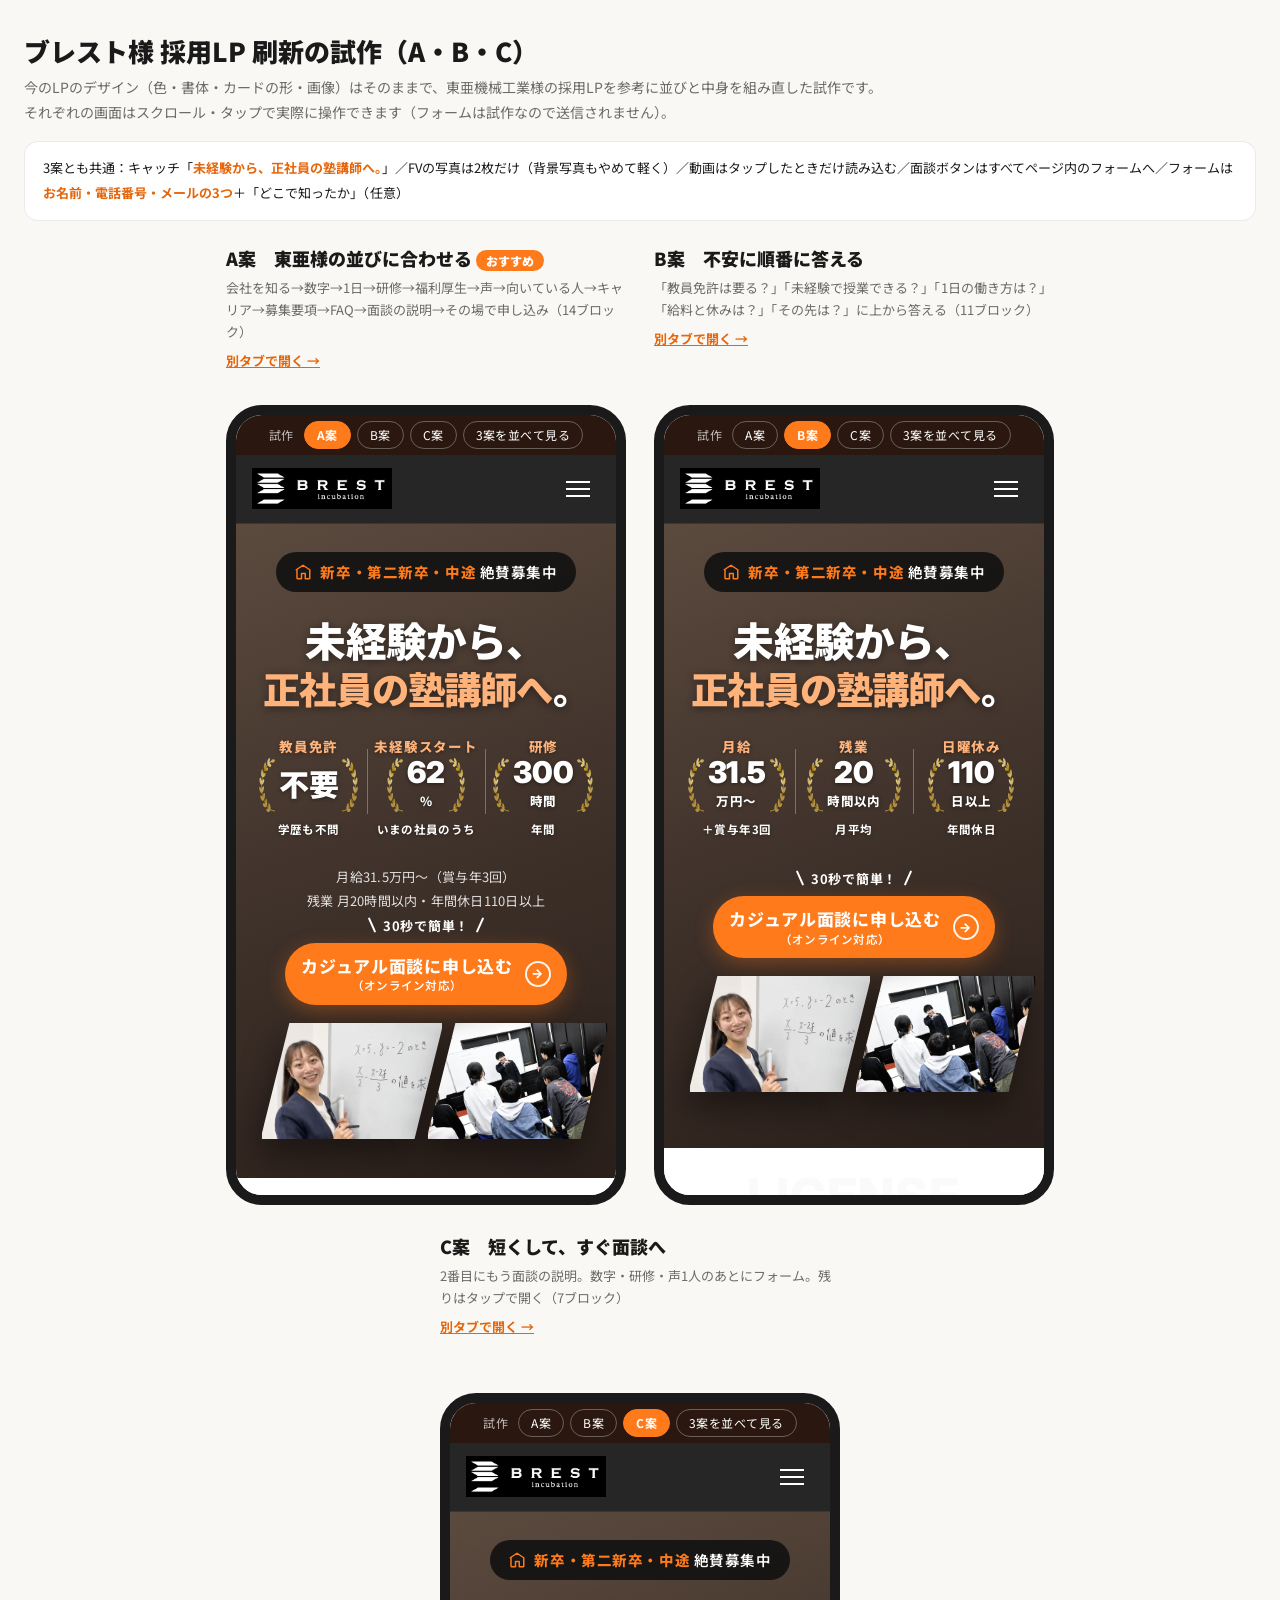
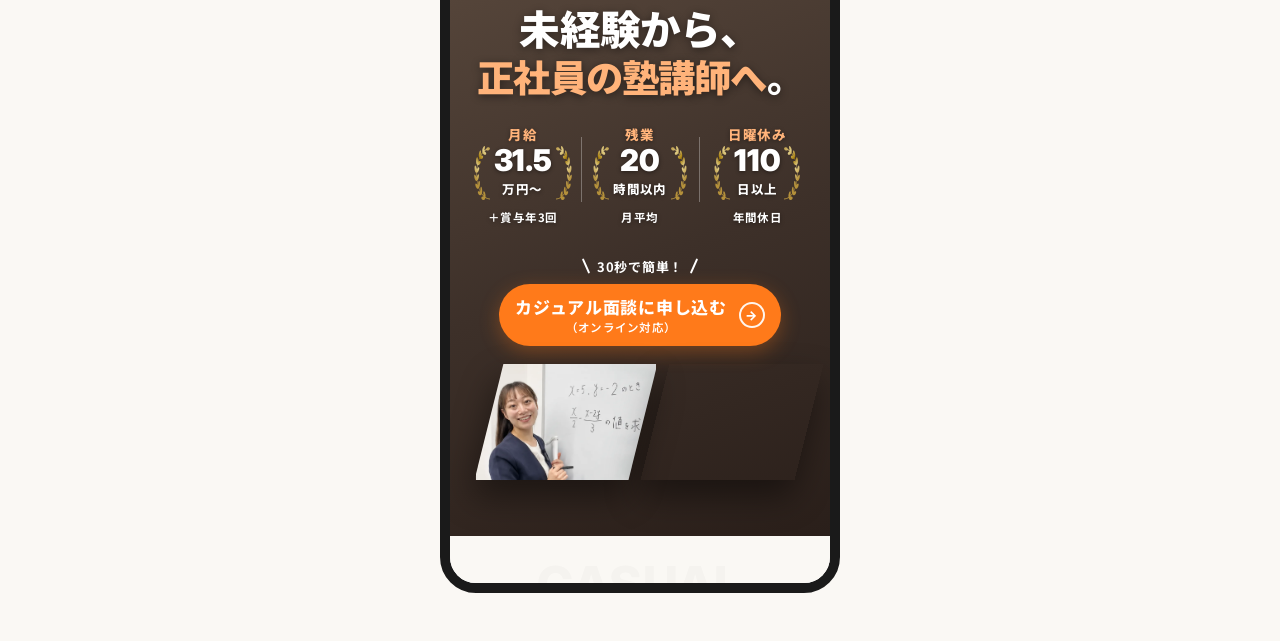
==== index.html @ 93f8f679 "ブレスト様 採用LP 刷新の試作（A・B・C） Co-Authored-By: Claude Opus 5.5 <noreply@anthropic.com>" ====
<!DOCTYPE html>
<html lang="ja">
<head>
<meta charset="UTF-8">
<meta name="viewport" content="width=device-width, initial-scale=1.0">
<meta name="robots" content="noindex, nofollow">
<title>ブレスト様 採用LP 刷新の試作（A・B・C）</title>
<link rel="stylesheet" href="https://fonts.googleapis.com/css2?family=Noto+Sans+JP:wght@400;700;900&display=swap">
<style>
  *{box-sizing:border-box;margin:0;padding:0}
  body{font-family:"Noto Sans JP",sans-serif;background:#faf8f4;color:#1a1a1a;padding:32px 24px 48px}
  h1{font-size:26px;font-weight:900}
  .lead{font-size:14px;color:#6b6b6b;margin-top:6px;line-height:1.8}
  .common{margin-top:16px;background:#fff;border:1px solid rgba(0,0,0,.08);border-radius:14px;padding:14px 18px;font-size:13px;line-height:1.9}
  .common b{color:#e6660d}
  .cols{display:flex;gap:28px;margin-top:24px;justify-content:center;flex-wrap:wrap}
  .col{width:400px}
  .col__head{min-height:150px}
  .col__title{font-size:18px;font-weight:900}
  .rec{font-size:12px;background:#ff7a1a;color:#fff;border-radius:999px;padding:2px 10px;vertical-align:middle}
  .col__desc{font-size:13px;color:#6b6b6b;margin-top:6px;line-height:1.7}
  .col__open{display:inline-block;margin-top:8px;font-size:13px;font-weight:700;color:#e6660d}
  .phone{margin-top:10px;border:10px solid #1a1a1a;border-radius:36px;overflow:hidden;height:800px;background:#fff}
  .phone iframe{width:100%;height:100%;border:0;display:block}
</style>
</head>
<body>
  <h1>ブレスト様 採用LP 刷新の試作（A・B・C）</h1>
  <p class="lead">今のLPのデザイン（色・書体・カードの形・画像）はそのままで、東亜機械工業様の採用LPを参考に並びと中身を組み直した試作です。<br>それぞれの画面はスクロール・タップで実際に操作できます（フォームは試作なので送信されません）。</p>
  <p class="common">3案とも共通：キャッチ「<b>未経験から、正社員の塾講師へ。</b>」／FVの写真は2枚だけ（背景写真もやめて軽く）／動画はタップしたときだけ読み込む／面談ボタンはすべてページ内のフォームへ／フォームは<b>お名前・電話番号・メールの3つ</b>＋「どこで知ったか」（任意）</p>
  <div class="cols">
    <div class="col">
      <div class="col__head">
        <p class="col__title">A案　東亜様の並びに合わせる <span class="rec">おすすめ</span></p>
        <p class="col__desc">会社を知る→数字→1日→研修→福利厚生→声→向いている人→キャリア→募集要項→FAQ→面談の説明→その場で申し込み（14ブロック）</p>
        <a class="col__open" href="a.html" target="_blank">別タブで開く →</a>
      </div>
      <div class="phone"><iframe src="a.html" title="A案　東亜様の並びに合わせる" loading="lazy"></iframe></div>
    </div>
    <div class="col">
      <div class="col__head">
        <p class="col__title">B案　不安に順番に答える</p>
        <p class="col__desc">「教員免許は要る？」「未経験で授業できる？」「1日の働き方は？」「給料と休みは？」「その先は？」に上から答える（11ブロック）</p>
        <a class="col__open" href="b.html" target="_blank">別タブで開く →</a>
      </div>
      <div class="phone"><iframe src="b.html" title="B案　不安に順番に答える" loading="lazy"></iframe></div>
    </div>
    <div class="col">
      <div class="col__head">
        <p class="col__title">C案　短くして、すぐ面談へ</p>
        <p class="col__desc">2番目にもう面談の説明。数字・研修・声1人のあとにフォーム。残りはタップで開く（7ブロック）</p>
        <a class="col__open" href="c.html" target="_blank">別タブで開く →</a>
      </div>
      <div class="phone"><iframe src="c.html" title="C案　短くして、すぐ面談へ" loading="lazy"></iframe></div>
    </div>
  </div>
</body>
</html>
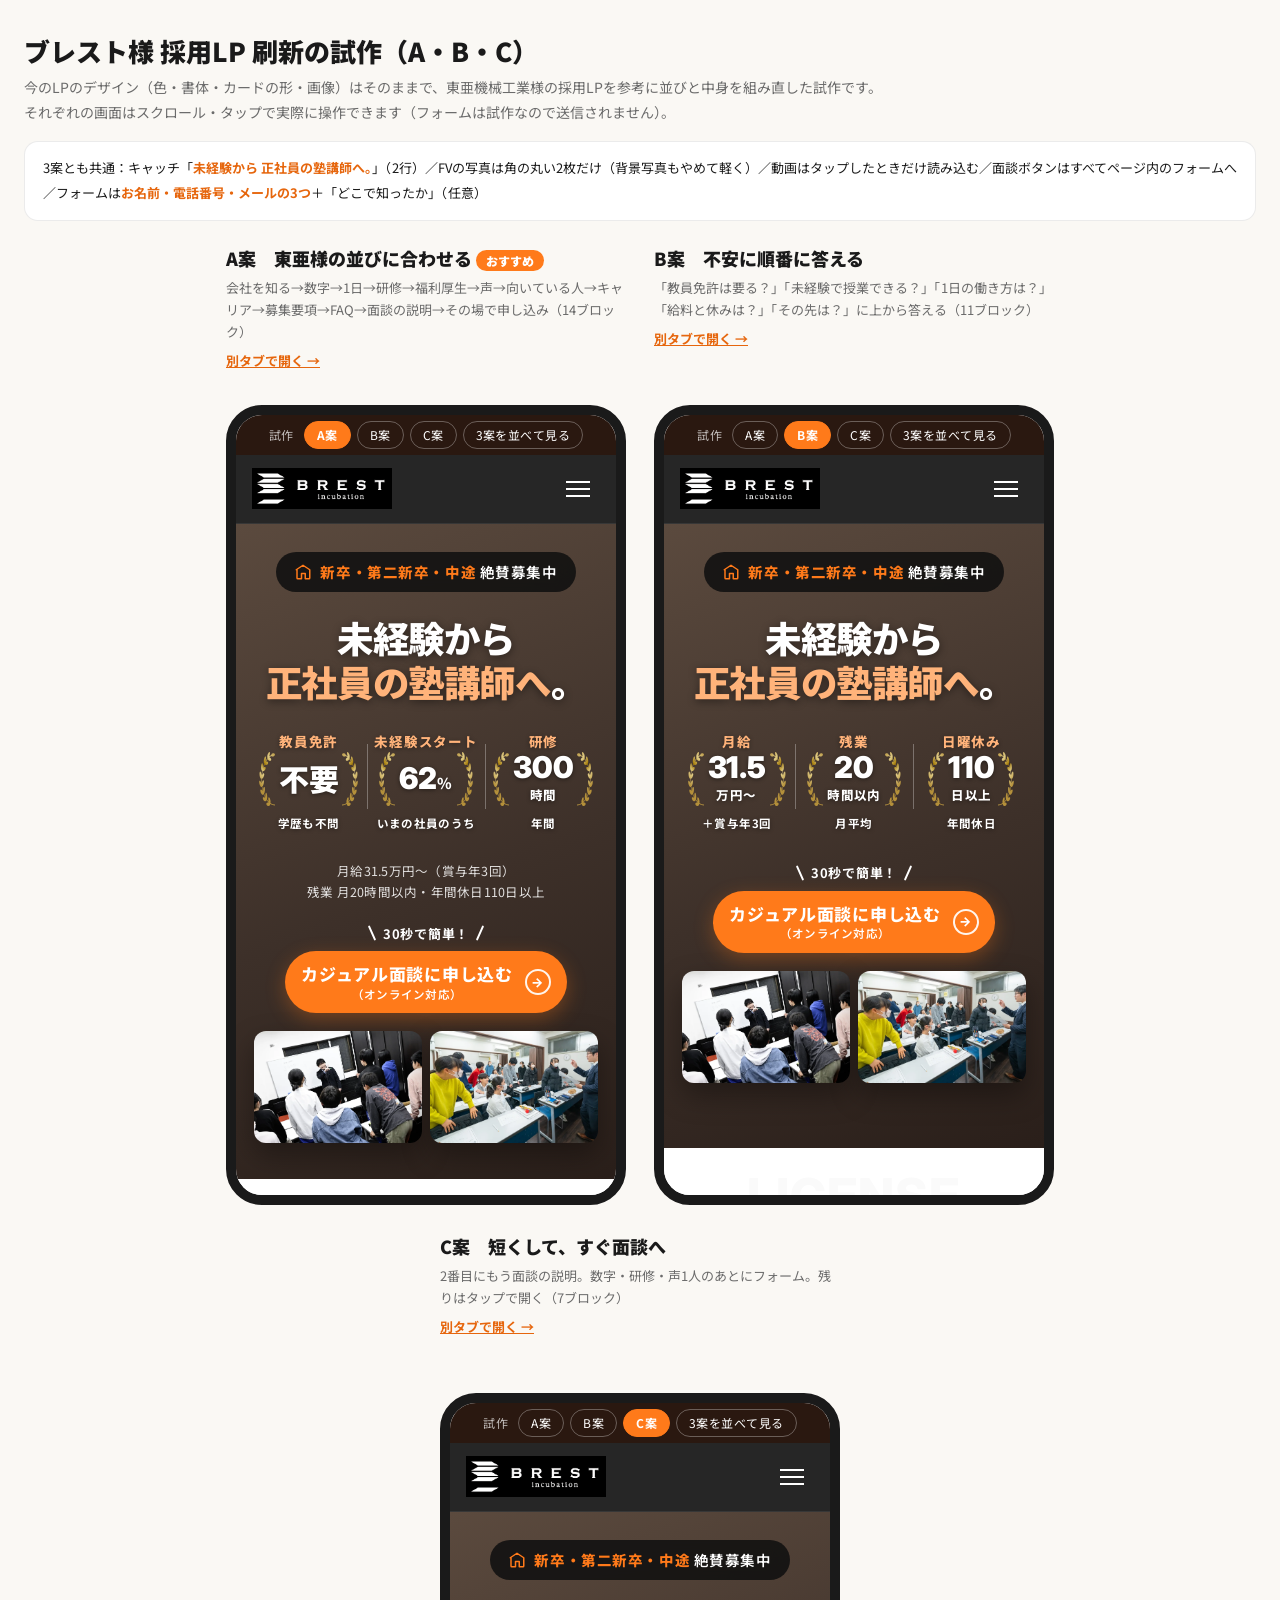
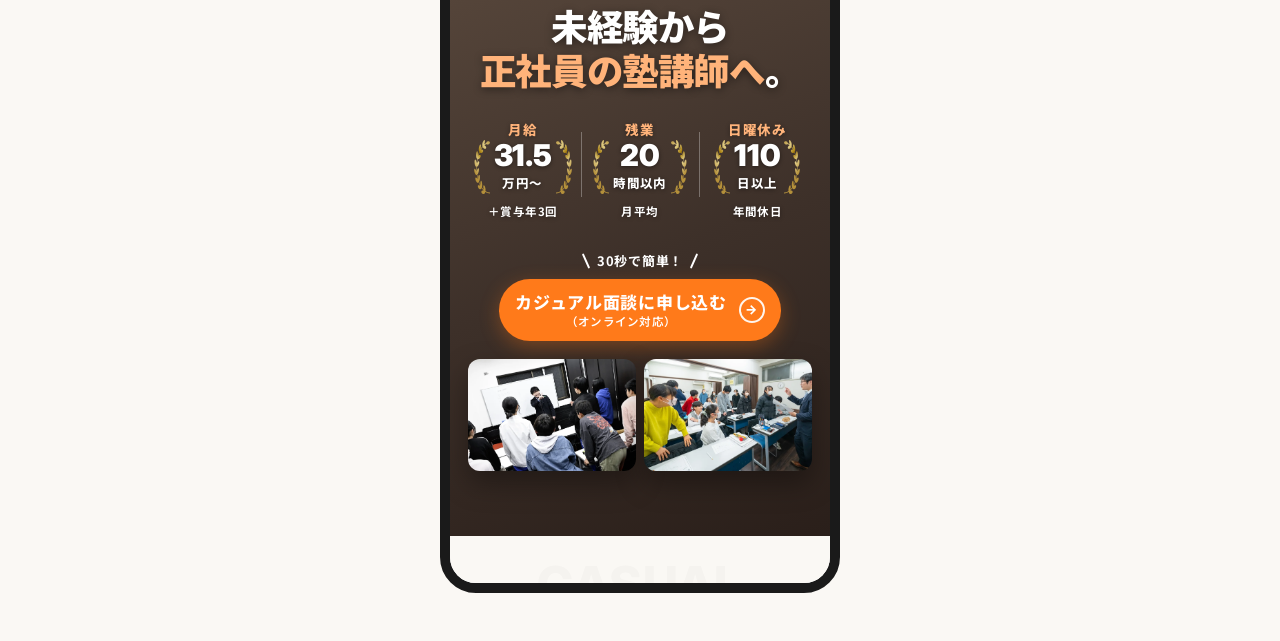
==== commit 797ccb79: "FVの見出し・写真・62%の表示を直し、全体の折り返しを整える Co-Authored-By: Claude Opus 5.5 <noreply@anthropic.com>" ====
--- a/index.html
+++ b/index.html
@@ -27,7 +27,7 @@
 <body>
   <h1>ブレスト様 採用LP 刷新の試作（A・B・C）</h1>
   <p class="lead">今のLPのデザイン（色・書体・カードの形・画像）はそのままで、東亜機械工業様の採用LPを参考に並びと中身を組み直した試作です。<br>それぞれの画面はスクロール・タップで実際に操作できます（フォームは試作なので送信されません）。</p>
-  <p class="common">3案とも共通：キャッチ「<b>未経験から、正社員の塾講師へ。</b>」／FVの写真は2枚だけ（背景写真もやめて軽く）／動画はタップしたときだけ読み込む／面談ボタンはすべてページ内のフォームへ／フォームは<b>お名前・電話番号・メールの3つ</b>＋「どこで知ったか」（任意）</p>
+  <p class="common">3案とも共通：キャッチ「<b>未経験から 正社員の塾講師へ。</b>」（2行）／FVの写真は角の丸い2枚だけ（背景写真もやめて軽く）／動画はタップしたときだけ読み込む／面談ボタンはすべてページ内のフォームへ／フォームは<b>お名前・電話番号・メールの3つ</b>＋「どこで知ったか」（任意）</p>
   <div class="cols">
     <div class="col">
       <div class="col__head">
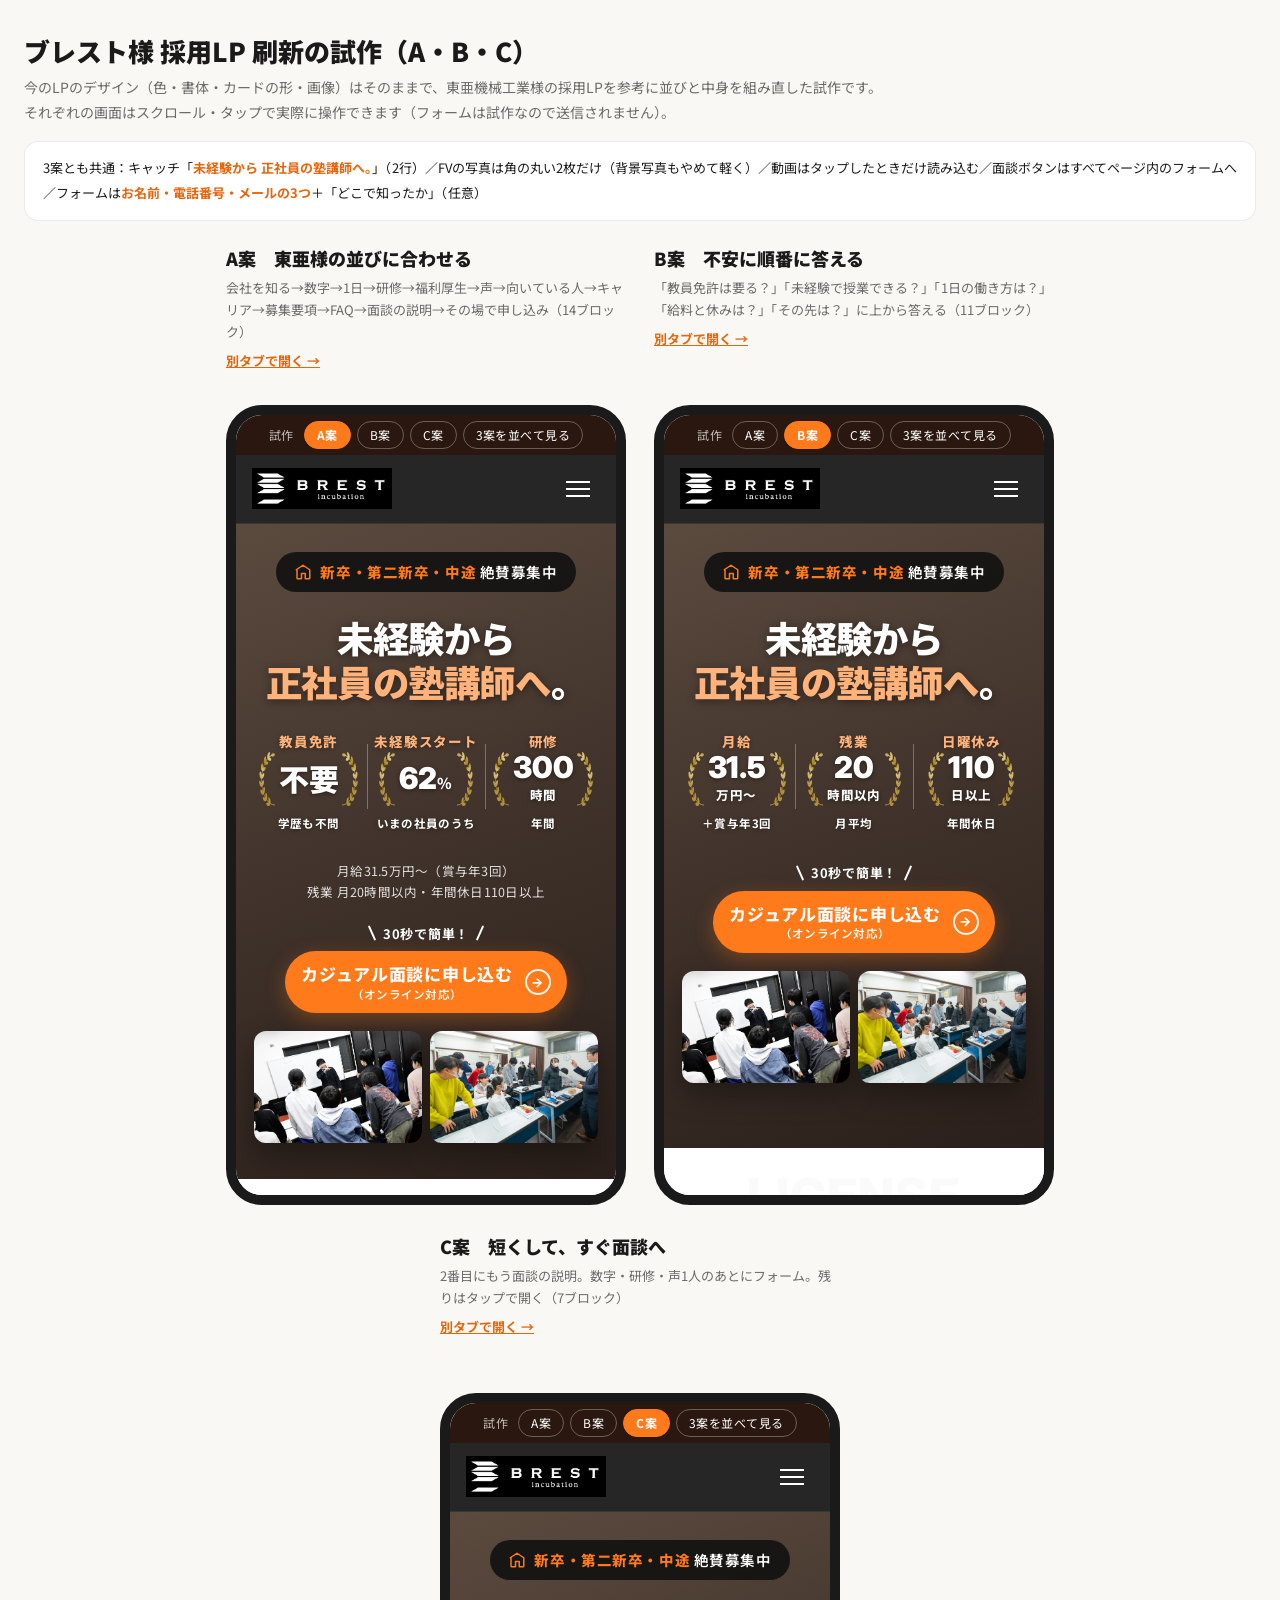
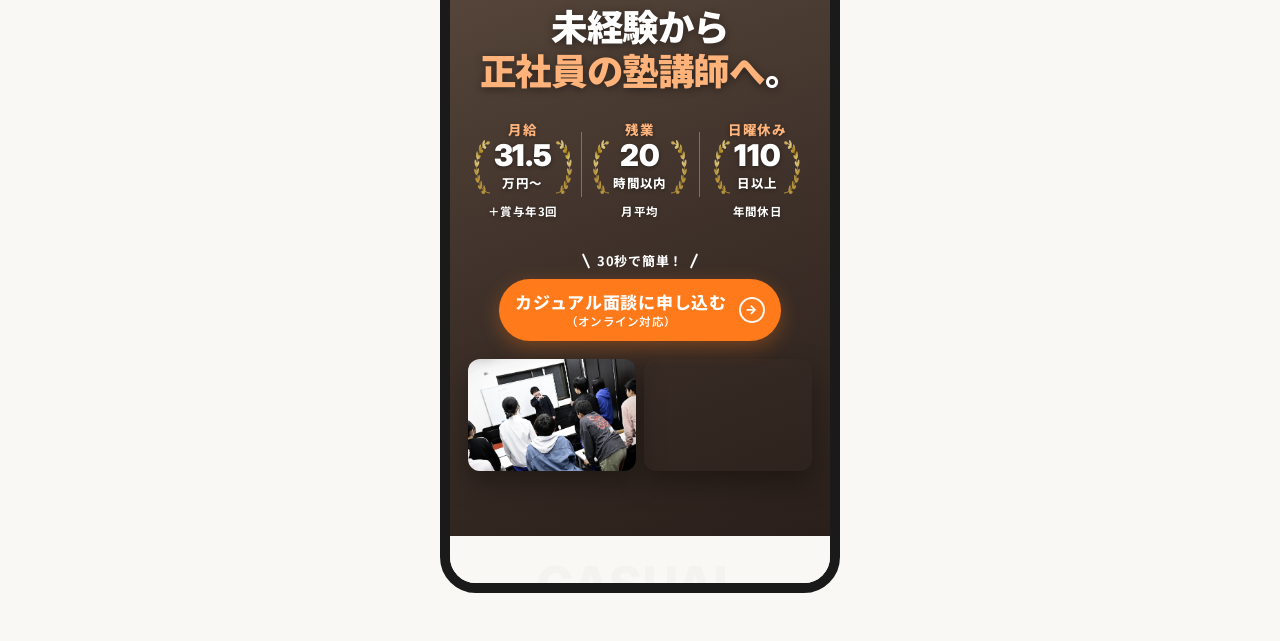
==== commit d5b3296a: "一覧ページのおすすめの印を外す Co-Authored-By: Claude Opus 5.5 <noreply@anthropic.com>" ====
--- a/index.html
+++ b/index.html
@@ -31,7 +31,7 @@
   <div class="cols">
     <div class="col">
       <div class="col__head">
-        <p class="col__title">A案　東亜様の並びに合わせる <span class="rec">おすすめ</span></p>
+        <p class="col__title">A案　東亜様の並びに合わせる</p>
         <p class="col__desc">会社を知る→数字→1日→研修→福利厚生→声→向いている人→キャリア→募集要項→FAQ→面談の説明→その場で申し込み（14ブロック）</p>
         <a class="col__open" href="a.html" target="_blank">別タブで開く →</a>
       </div>
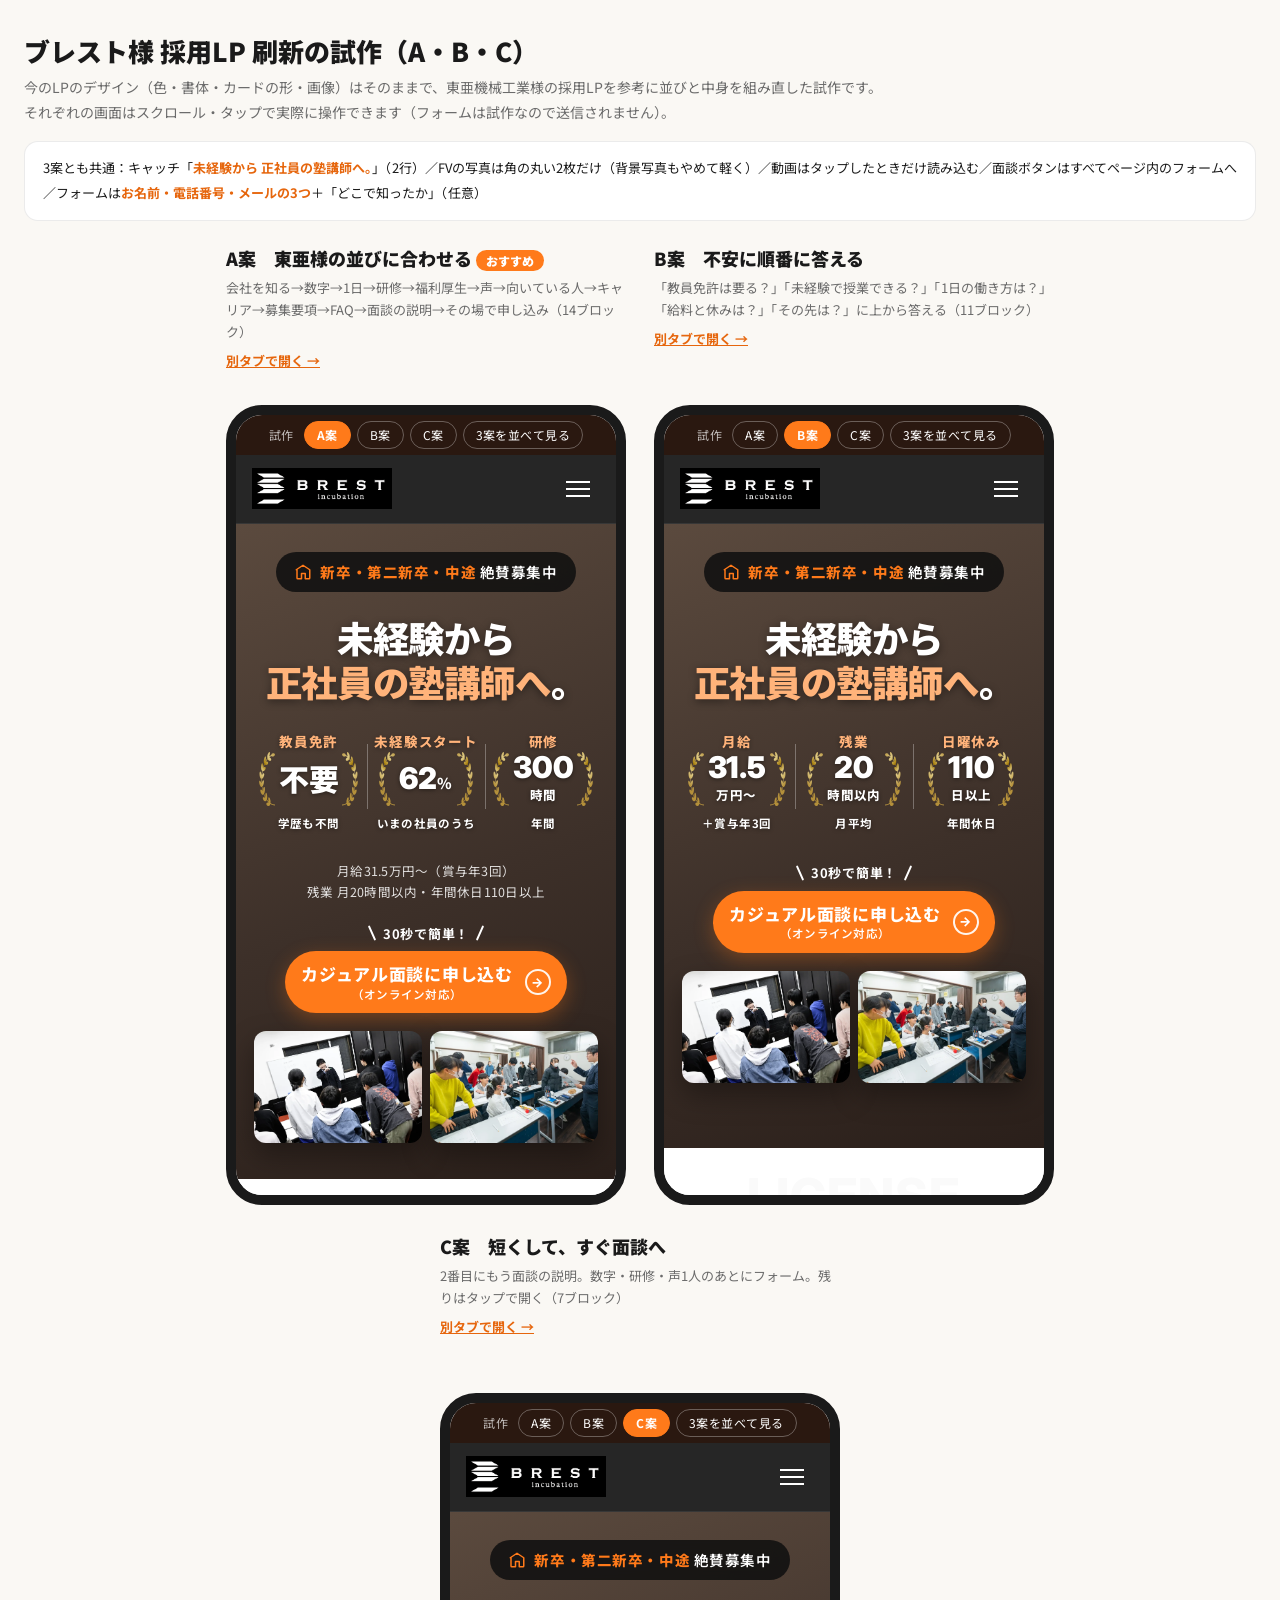
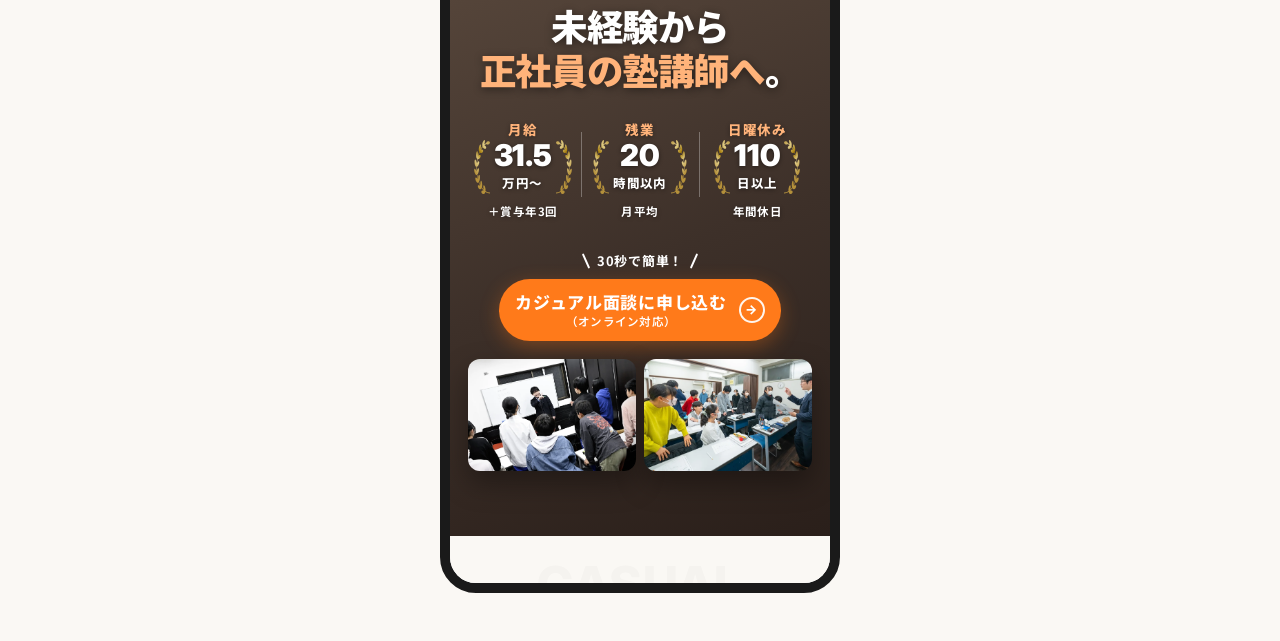
==== commit 7e46f03a: "一覧ページにA案のおすすめの印を戻す Co-Authored-By: Claude Opus 5.5 <noreply@anthropic.com>" ====
--- a/index.html
+++ b/index.html
@@ -31,7 +31,7 @@
   <div class="cols">
     <div class="col">
       <div class="col__head">
-        <p class="col__title">A案　東亜様の並びに合わせる</p>
+        <p class="col__title">A案　東亜様の並びに合わせる <span class="rec">おすすめ</span></p>
         <p class="col__desc">会社を知る→数字→1日→研修→福利厚生→声→向いている人→キャリア→募集要項→FAQ→面談の説明→その場で申し込み（14ブロック）</p>
         <a class="col__open" href="a.html" target="_blank">別タブで開く →</a>
       </div>
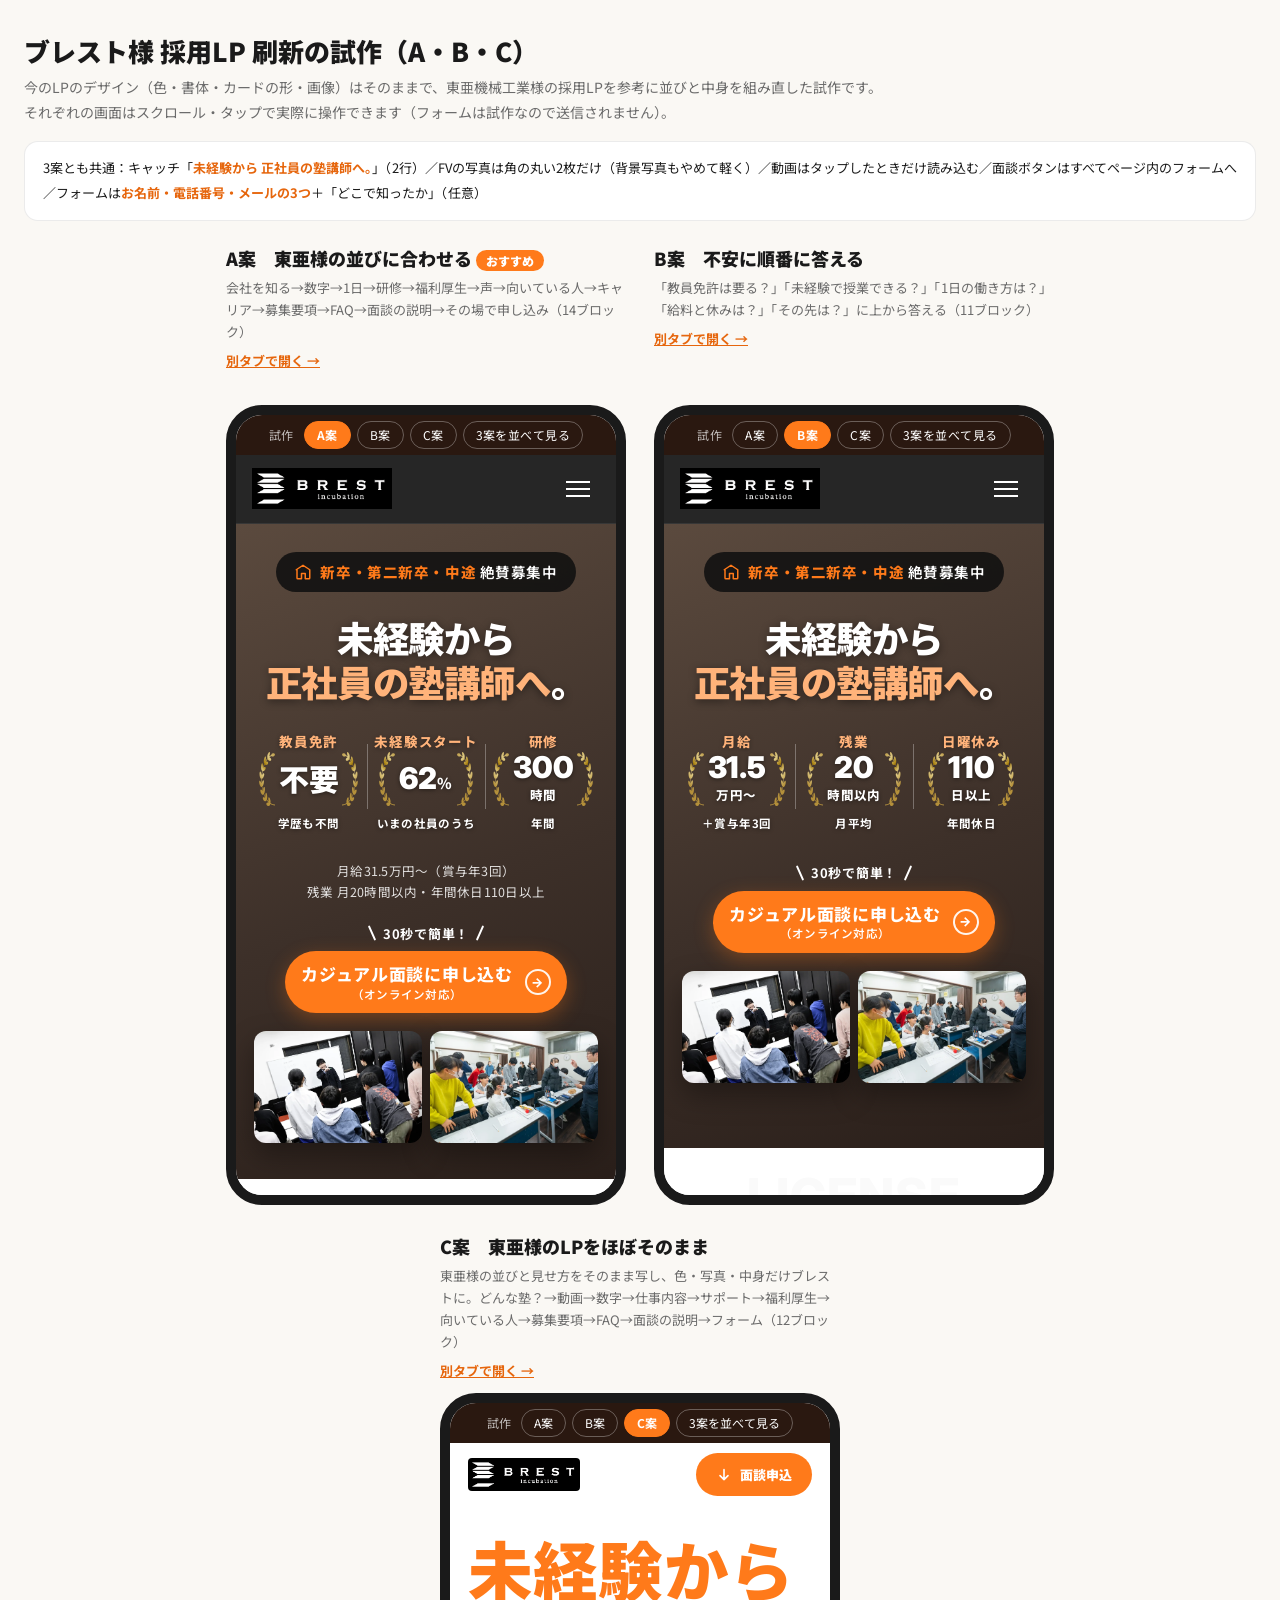
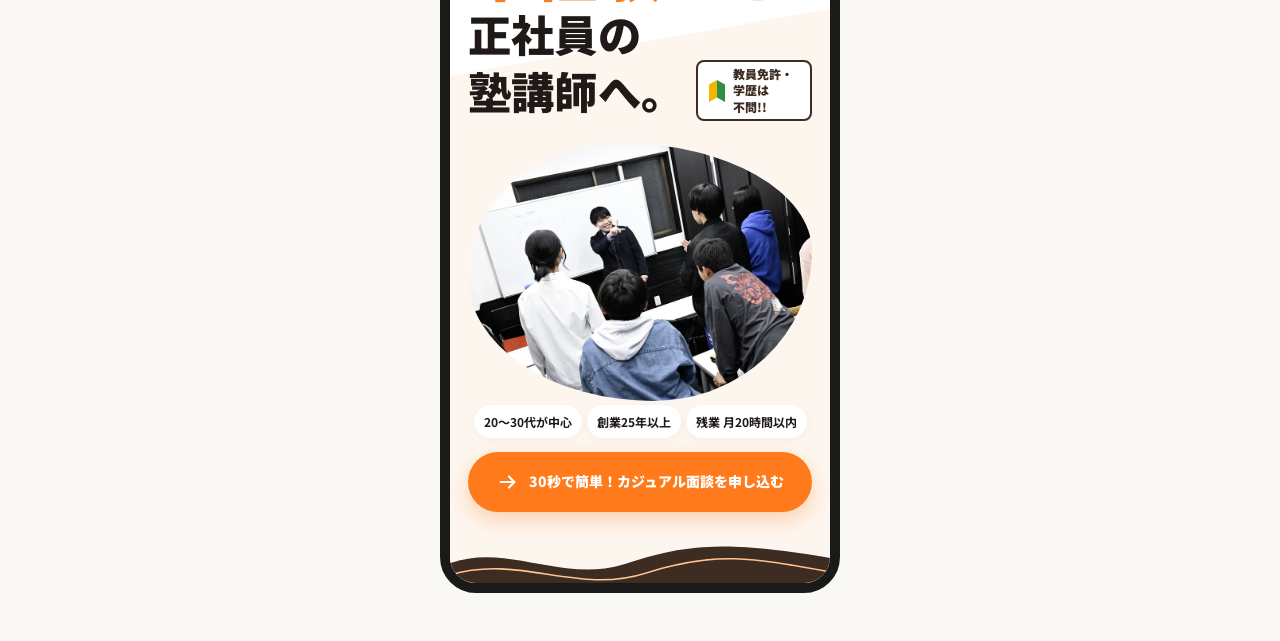
==== commit 18eef8f4: "C案を東亜機械工業様のLPの作りを踏襲した形に作り直す Co-Authored-By: Claude Opus 5.5 <noreply@anthropic.com>" ====
--- a/index.html
+++ b/index.html
@@ -22,6 +22,19 @@
   .col__open{display:inline-block;margin-top:8px;font-size:13px;font-weight:700;color:#e6660d}
   .phone{margin-top:10px;border:10px solid #1a1a1a;border-radius:36px;overflow:hidden;height:800px;background:#fff}
   .phone iframe{width:100%;height:100%;border:0;display:block}
+  html{-webkit-text-size-adjust:100%;text-size-adjust:100%}
+  .rec{white-space:nowrap}
+  .col__btn{display:none}
+  @media (max-width:760px){
+    body{padding:24px 16px 40px}
+    h1{font-size:21px;line-height:1.5}
+    .lead br{display:none}
+    .cols{gap:14px}
+    .col{width:100%;background:#fff;border:1px solid rgba(0,0,0,.08);border-radius:16px;padding:18px}
+    .col__head{min-height:0}
+    .col__open,.phone{display:none}
+    .col__btn{display:block;margin-top:14px;text-align:center;background:#ff7a1a;color:#fff;font-weight:700;font-size:15px;border-radius:999px;padding:13px 0;text-decoration:none}
+  }
 </style>
 </head>
 <body>
@@ -34,6 +47,7 @@
         <p class="col__title">A案　東亜様の並びに合わせる <span class="rec">おすすめ</span></p>
         <p class="col__desc">会社を知る→数字→1日→研修→福利厚生→声→向いている人→キャリア→募集要項→FAQ→面談の説明→その場で申し込み（14ブロック）</p>
         <a class="col__open" href="a.html" target="_blank">別タブで開く →</a>
+        <a class="col__btn" href="a.html">A案を開く</a>
       </div>
       <div class="phone"><iframe src="a.html" title="A案　東亜様の並びに合わせる" loading="lazy"></iframe></div>
     </div>
@@ -42,16 +56,18 @@
         <p class="col__title">B案　不安に順番に答える</p>
         <p class="col__desc">「教員免許は要る？」「未経験で授業できる？」「1日の働き方は？」「給料と休みは？」「その先は？」に上から答える（11ブロック）</p>
         <a class="col__open" href="b.html" target="_blank">別タブで開く →</a>
+        <a class="col__btn" href="b.html">B案を開く</a>
       </div>
       <div class="phone"><iframe src="b.html" title="B案　不安に順番に答える" loading="lazy"></iframe></div>
     </div>
     <div class="col">
       <div class="col__head">
-        <p class="col__title">C案　短くして、すぐ面談へ</p>
-        <p class="col__desc">2番目にもう面談の説明。数字・研修・声1人のあとにフォーム。残りはタップで開く（7ブロック）</p>
+        <p class="col__title">C案　東亜様のLPをほぼそのまま</p>
+        <p class="col__desc">東亜様の並びと見せ方をそのまま写し、色・写真・中身だけブレストに。どんな塾？→動画→数字→仕事内容→サポート→福利厚生→向いている人→募集要項→FAQ→面談の説明→フォーム（12ブロック）</p>
         <a class="col__open" href="c.html" target="_blank">別タブで開く →</a>
+        <a class="col__btn" href="c.html">C案を開く</a>
       </div>
-      <div class="phone"><iframe src="c.html" title="C案　短くして、すぐ面談へ" loading="lazy"></iframe></div>
+      <div class="phone"><iframe src="c.html" title="C案　東亜様のLPをほぼそのまま" loading="lazy"></iframe></div>
     </div>
   </div>
 </body>
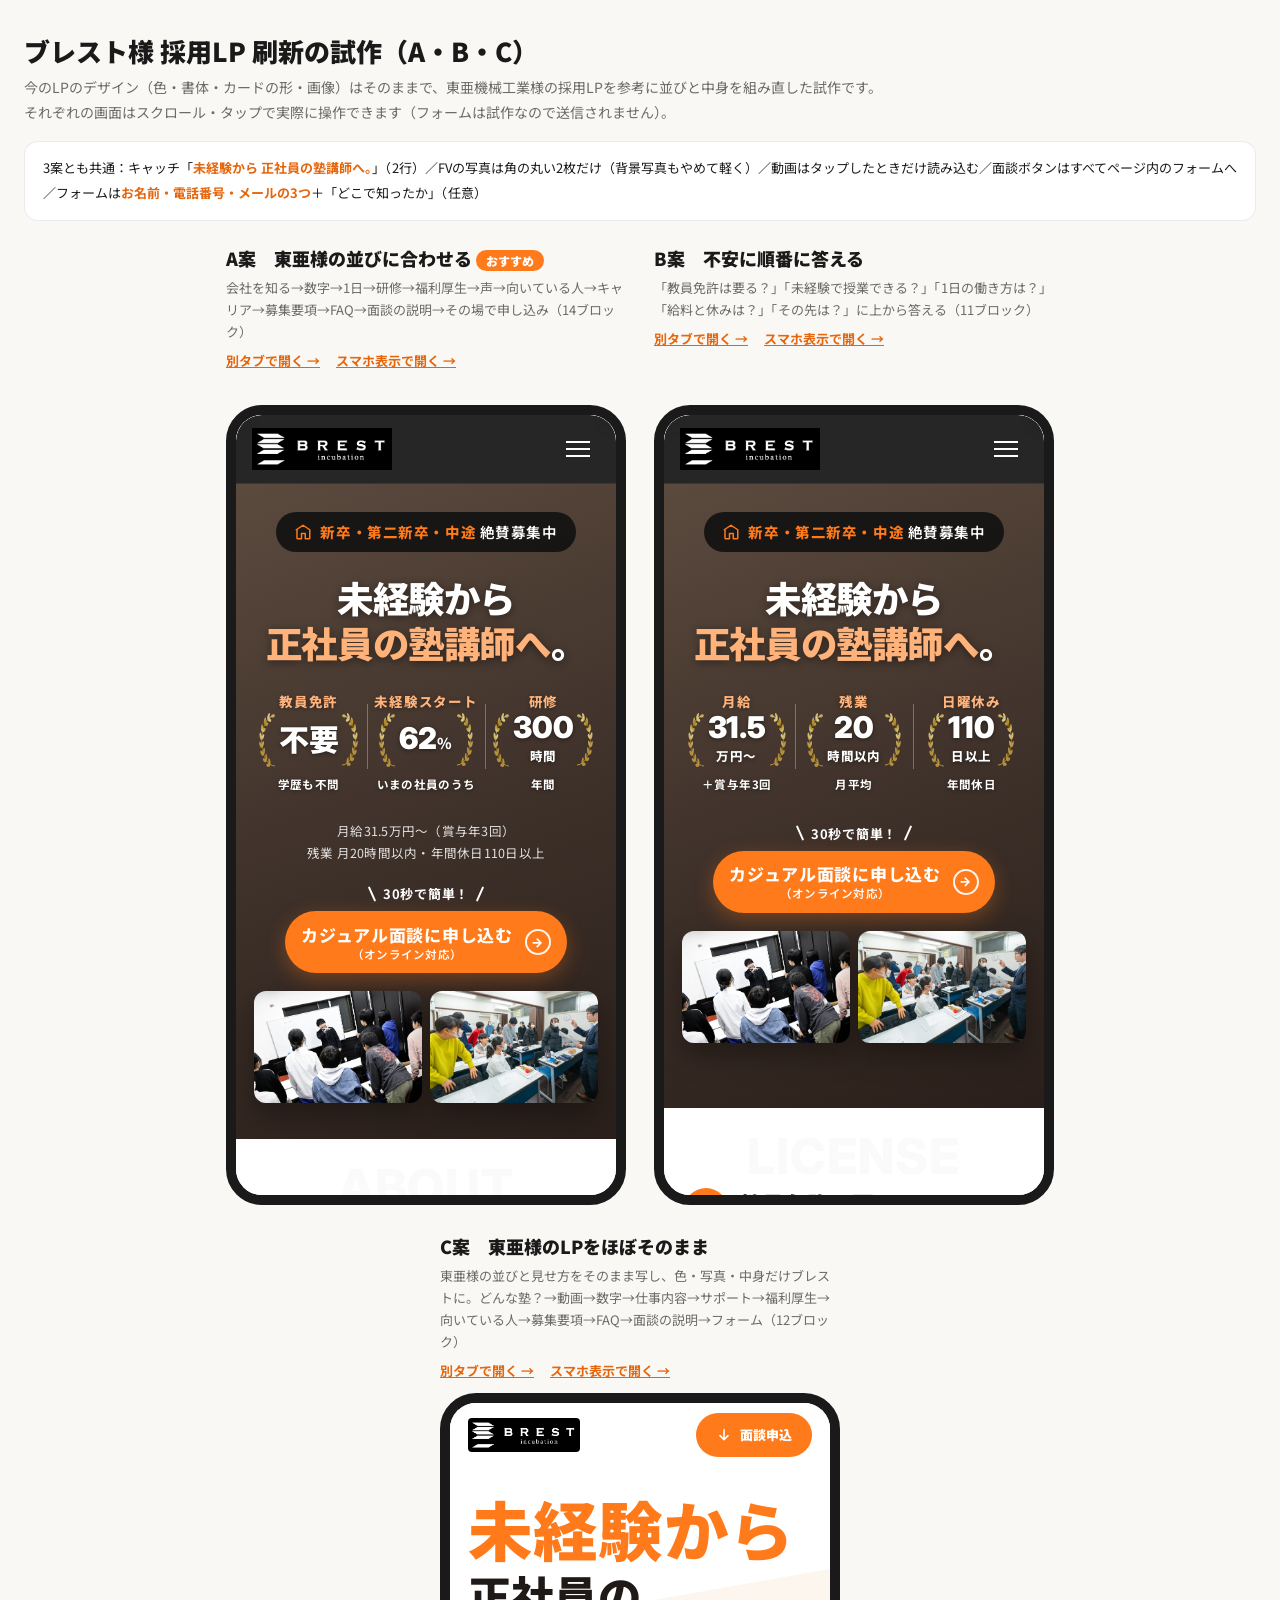
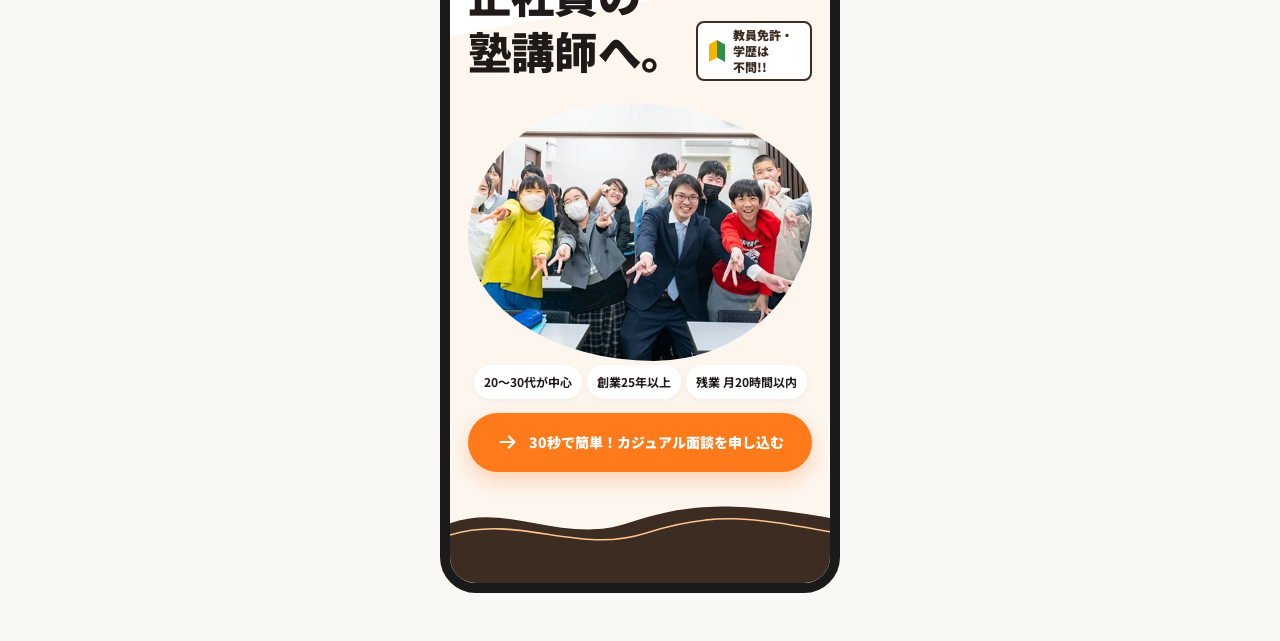
==== commit 35ae1cd7: "C案のトップ写真を集合写真に替え、スマホ表示のページを足す Co-Authored-By: Claude Opus 5.5 <noreply@anthropic.com>" ====
--- a/index.html
+++ b/index.html
@@ -46,7 +46,7 @@
       <div class="col__head">
         <p class="col__title">A案　東亜様の並びに合わせる <span class="rec">おすすめ</span></p>
         <p class="col__desc">会社を知る→数字→1日→研修→福利厚生→声→向いている人→キャリア→募集要項→FAQ→面談の説明→その場で申し込み（14ブロック）</p>
-        <a class="col__open" href="a.html" target="_blank">別タブで開く →</a>
+        <a class="col__open" href="a.html" target="_blank">別タブで開く →</a>　<a class="col__open" href="phone.html?p=a" target="_blank">スマホ表示で開く →</a>
         <a class="col__btn" href="a.html">A案を開く</a>
       </div>
       <div class="phone"><iframe src="a.html" title="A案　東亜様の並びに合わせる" loading="lazy"></iframe></div>
@@ -55,7 +55,7 @@
       <div class="col__head">
         <p class="col__title">B案　不安に順番に答える</p>
         <p class="col__desc">「教員免許は要る？」「未経験で授業できる？」「1日の働き方は？」「給料と休みは？」「その先は？」に上から答える（11ブロック）</p>
-        <a class="col__open" href="b.html" target="_blank">別タブで開く →</a>
+        <a class="col__open" href="b.html" target="_blank">別タブで開く →</a>　<a class="col__open" href="phone.html?p=b" target="_blank">スマホ表示で開く →</a>
         <a class="col__btn" href="b.html">B案を開く</a>
       </div>
       <div class="phone"><iframe src="b.html" title="B案　不安に順番に答える" loading="lazy"></iframe></div>
@@ -64,7 +64,7 @@
       <div class="col__head">
         <p class="col__title">C案　東亜様のLPをほぼそのまま</p>
         <p class="col__desc">東亜様の並びと見せ方をそのまま写し、色・写真・中身だけブレストに。どんな塾？→動画→数字→仕事内容→サポート→福利厚生→向いている人→募集要項→FAQ→面談の説明→フォーム（12ブロック）</p>
-        <a class="col__open" href="c.html" target="_blank">別タブで開く →</a>
+        <a class="col__open" href="c.html" target="_blank">別タブで開く →</a>　<a class="col__open" href="phone.html?p=c" target="_blank">スマホ表示で開く →</a>
         <a class="col__btn" href="c.html">C案を開く</a>
       </div>
       <div class="phone"><iframe src="c.html" title="C案　東亜様のLPをほぼそのまま" loading="lazy"></iframe></div>
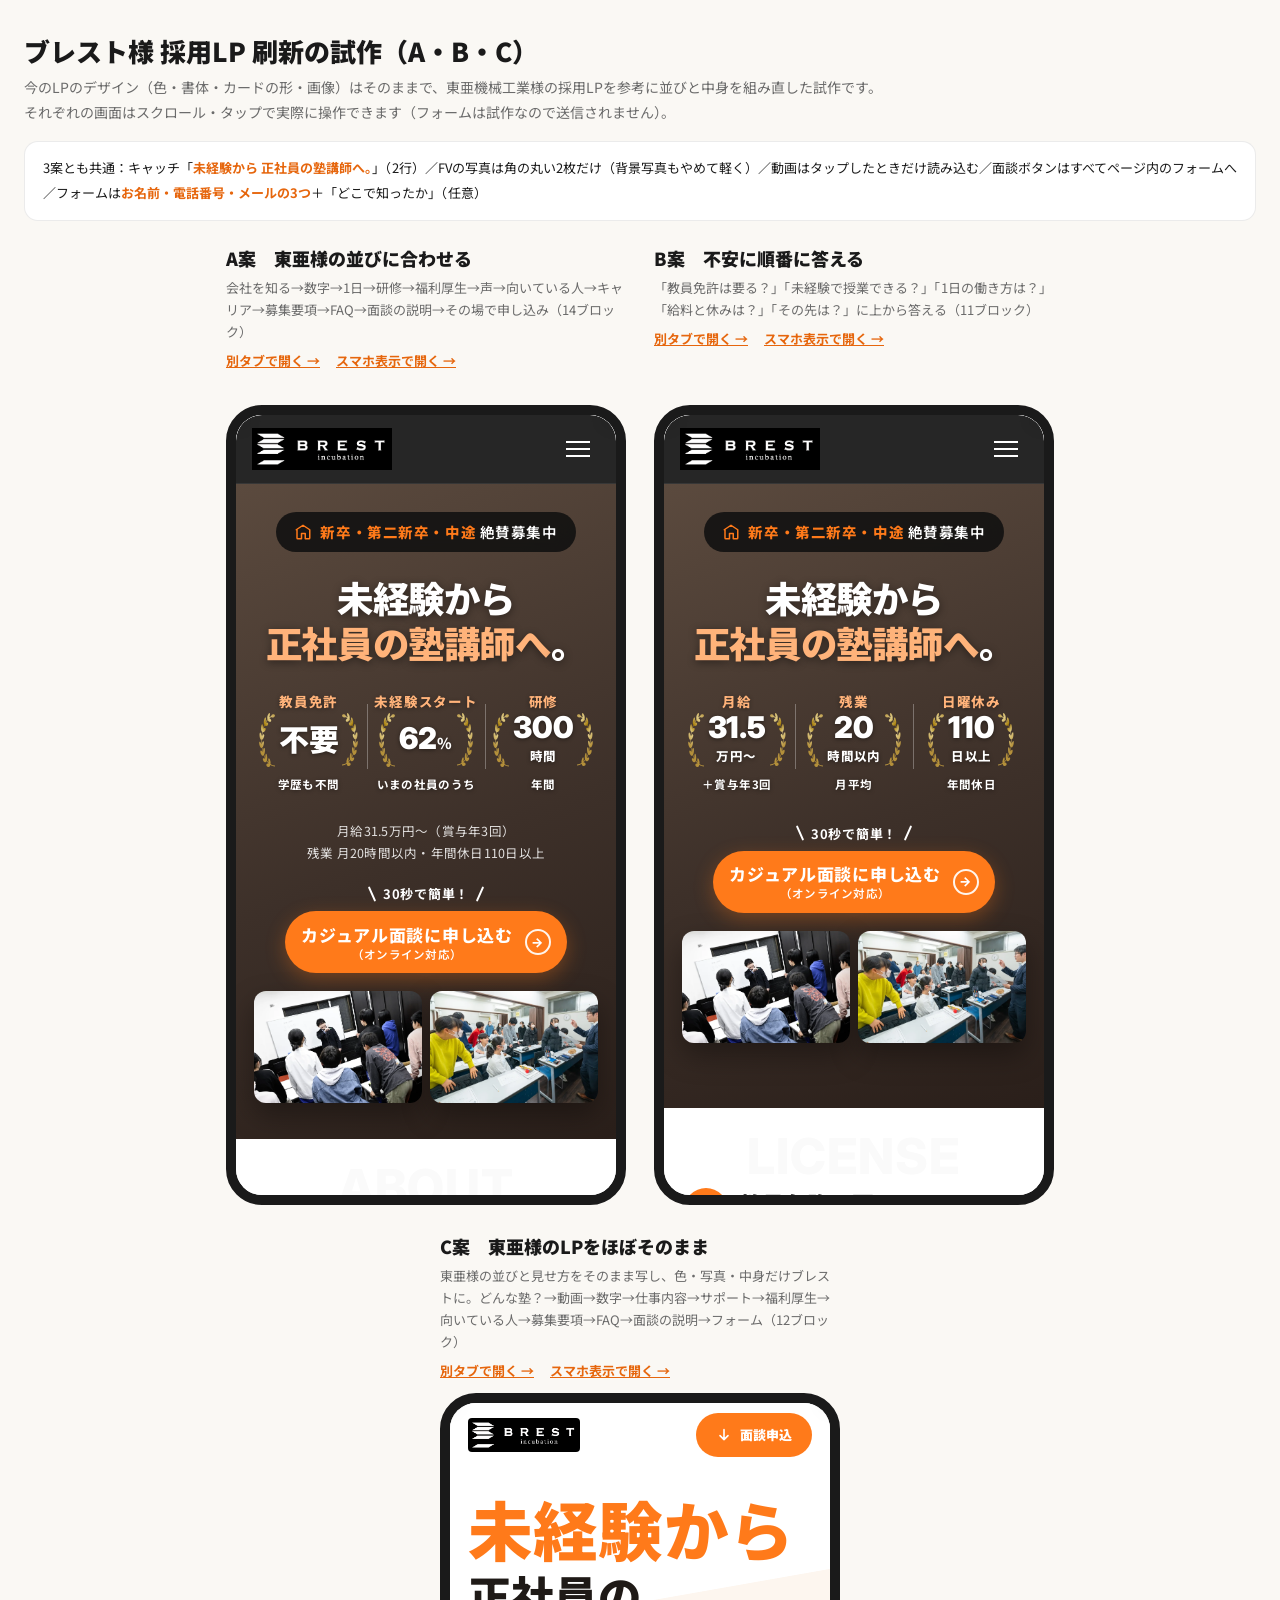
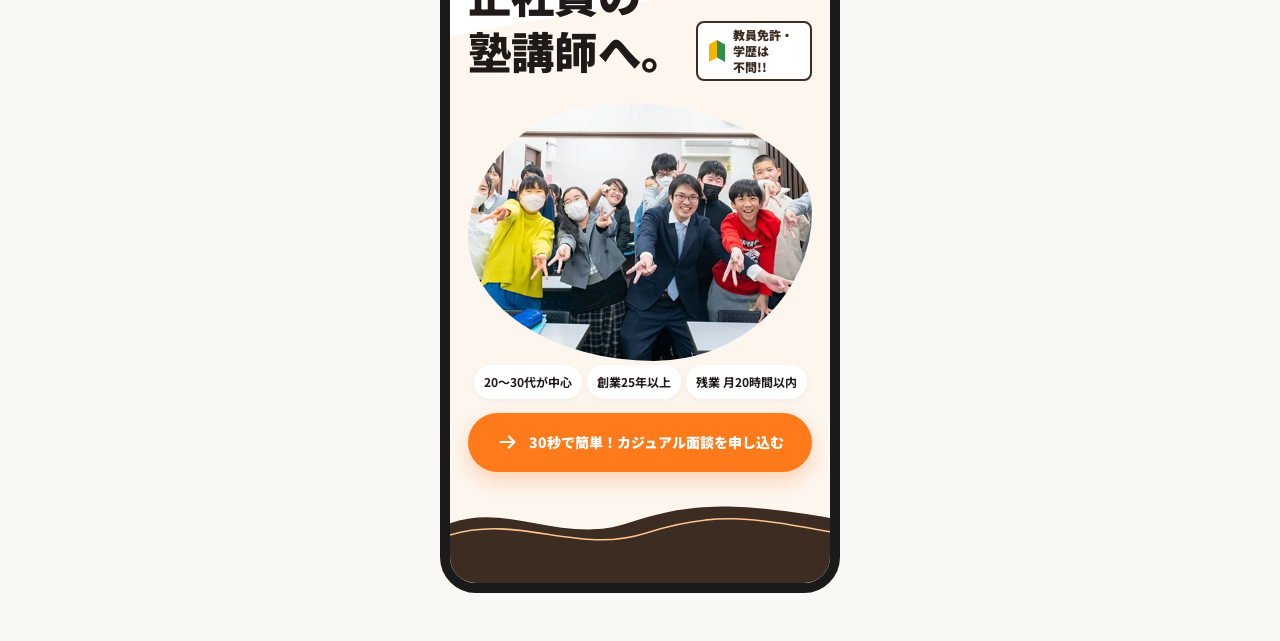
==== commit 4319dc8b: "一覧ページのおすすめの印を外す Co-Authored-By: Claude Opus 5.5 <noreply@anthropic.com>" ====
--- a/index.html
+++ b/index.html
@@ -44,7 +44,7 @@
   <div class="cols">
     <div class="col">
       <div class="col__head">
-        <p class="col__title">A案　東亜様の並びに合わせる <span class="rec">おすすめ</span></p>
+        <p class="col__title">A案　東亜様の並びに合わせる</p>
         <p class="col__desc">会社を知る→数字→1日→研修→福利厚生→声→向いている人→キャリア→募集要項→FAQ→面談の説明→その場で申し込み（14ブロック）</p>
         <a class="col__open" href="a.html" target="_blank">別タブで開く →</a>　<a class="col__open" href="phone.html?p=a" target="_blank">スマホ表示で開く →</a>
         <a class="col__btn" href="a.html">A案を開く</a>
